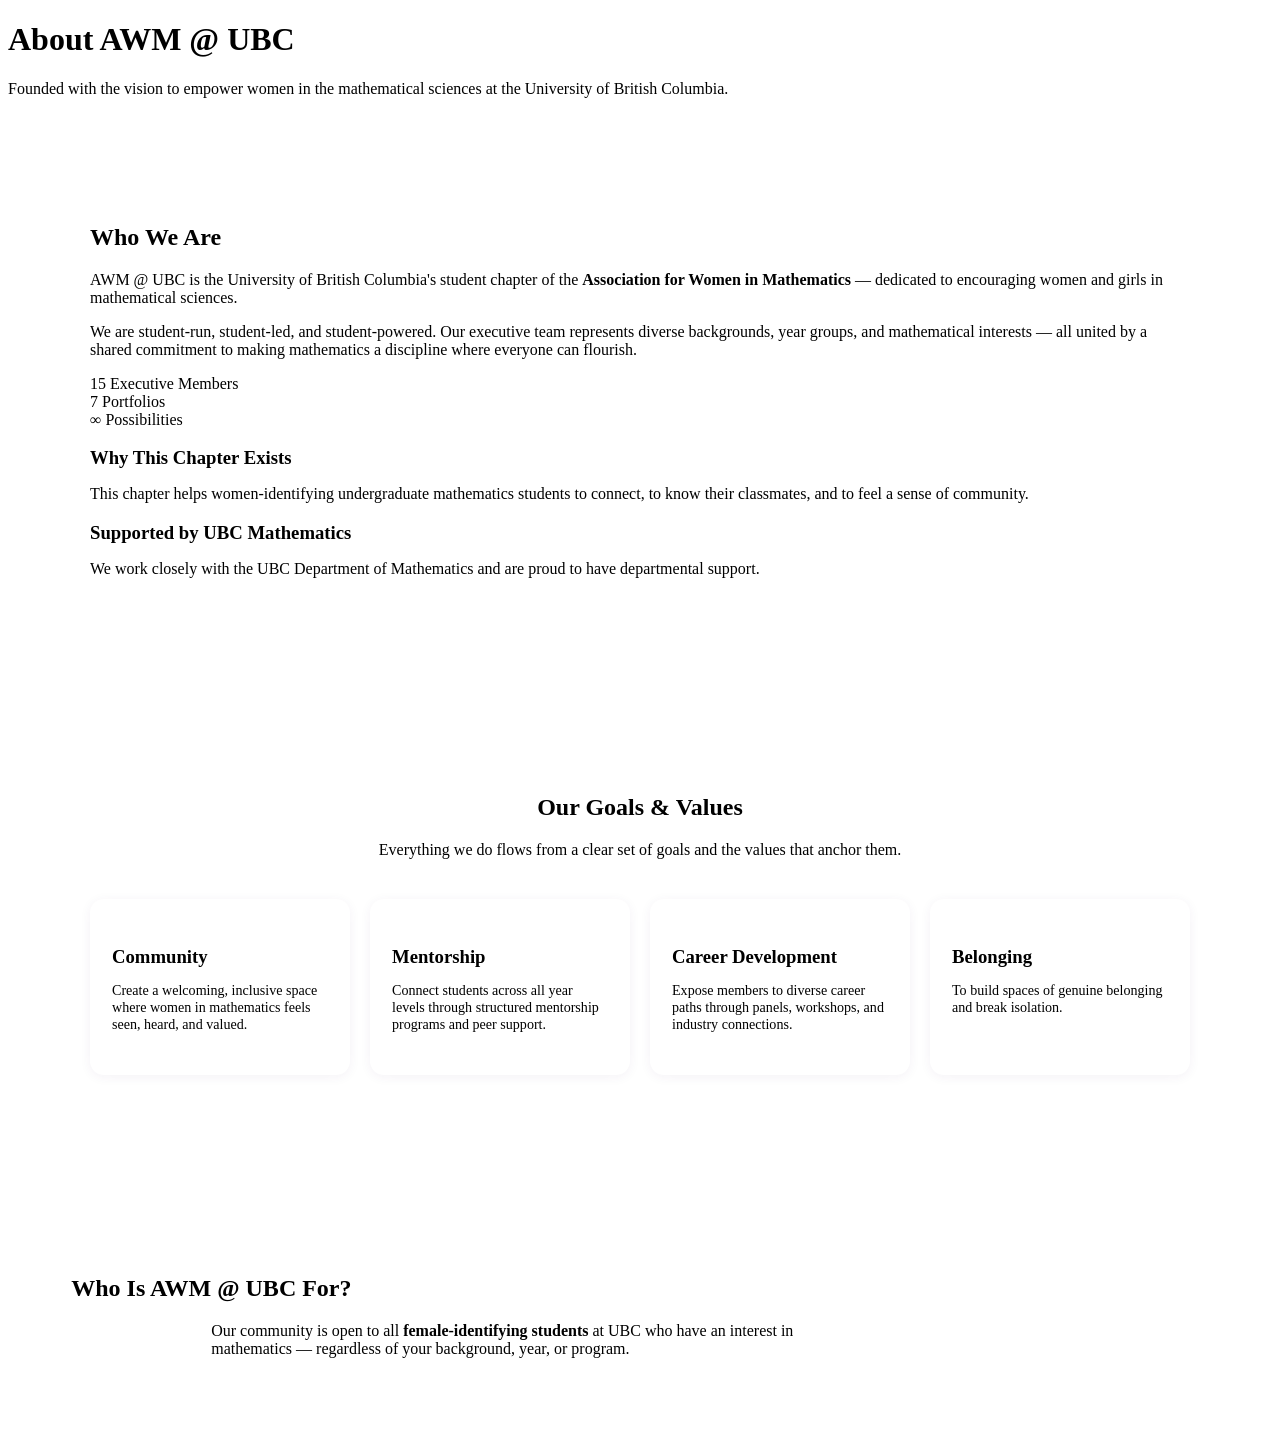
==== about/index.html @ 270410b4 "Create index.html" ====
<!DOCTYPE html>
<html lang="en">
<head>
  <meta charset="UTF-8">
  <meta name="viewport" content="width=device-width, initial-scale=1.0">
  <title>About | AWM @ UBC</title>
  <link rel="icon" type="image/x-icon" href="images/LogoDarkMode.png">
  <link rel="stylesheet" href="style.css">
  <link rel="stylesheet" href="animations.css">
  <link href="https://fonts.googleapis.com/css2?family=Cormorant+Garamond:ital,wght@0,400;0,600;0,700;1,400&family=DM+Sans:wght@300;400;500;600&display=swap" rel="stylesheet">


  <style>
  
    .about-intro {
      padding: 90px 5%;
      background: var(--warm-white);
    }
    .about-intro .two-col,
    .about-intro .three-col {
      max-width: 1100px;
      margin-left: auto;
      margin-right: auto;
    }

    .goals-section { 
        padding: 90px 5%;
         background: var(--light-lilac);
    }

    .goals-grid {
      display: grid;
      grid-template-columns: repeat(auto-fill, minmax(240px, 1fr));
      gap: 20px;
      margin-top: 40px;
      max-width: 1100px;
      margin-left: auto;
      margin-right: auto;
    }


    .goal-card {
      background: #fff;
      border-radius: 14px;
      padding: 28px 22px;
      border-left: 4px solid var(--royal-purple);
      box-shadow: 0 2px 12px rgba(75,31,95,.06);
    }

    .goal-card h3 { 
        margin-bottom: 8px; 
    }

    .goal-card p  {
         font-size: 0.88rem; 
    }

    .who-section { 
        padding: 90px 5%; 
        background: var(--warm-white); 
    }
    .who-section .container { 
        max-width: 900px; 
    }

  </style>
</head>
<body>

<div id="nav-placeholder"></div>

<div class="page-hero">
  <h1>About AWM @ UBC</h1>
  <p>Founded with the vision to empower women in the mathematical sciences at the University of British Columbia.</p>
</div>

<section class="about-intro">

    <!-- Refernce: Base44 prototype shared by Firila -->
  <div class="two-col">
    <div class="reveal">
      <h2>Who We Are</h2>
      <div class="divider divider-left"></div>
    </div>
    <div class="reveal delay-1">
      <p>AWM @ UBC is the University of British Columbia's student chapter of the <strong>Association for Women in Mathematics</strong> — dedicated to encouraging women and girls in mathematical sciences.</p>
      <p style="margin-top: 14px;">We are student-run, student-led, and student-powered. Our executive team represents diverse backgrounds, year groups, and mathematical interests — all united by a shared commitment to making mathematics a discipline where everyone can flourish.</p>
    </div>
  </div>

  <div class="three-col">
    <div class="stat-box reveal delay-1">
      <span class="num">15</span>
      <span class="lbl">Executive Members</span>
    </div>
    <div class="stat-box reveal delay-2">
      <span class="num">7</span>
      <span class="lbl">Portfolios</span>
    </div>
    <div class="stat-box reveal delay-3">
      <span class="num">∞</span>
      <span class="lbl">Possibilities</span>
    </div>
  </div>

  <!-- Reference: Base44 prototype shared by Firila: https://math-link-bloom.base44.app/about -->
  <div class="two-col" style="margin-top: 0;">
    <div class="highlight-box reveal delay-1" style="margin-top: 0;">
      <h3 style="margin-bottom: 10px;">Why This Chapter Exists</h3>
      <p>This chapter helps women-identifying undergraduate mathematics students to connect, to know their classmates, and to feel a sense of community.</p>
    </div>
    <div class="highlight-box reveal delay-2" style="margin-top: 0;">
      <h3 style="margin-bottom: 10px;">Supported by UBC Mathematics</h3>
      <p>We work closely with the UBC Department of Mathematics and are proud to have departmental support.</p>
    </div>
  </div>

</section>

<section class="goals-section">
  <div class="reveal" style="max-width: 1100px; margin: 0 auto; text-align: center;">
    <h2>Our Goals &amp; Values</h2>
    <div class="divider"></div>
    <p style="max-width: 600px; margin: 0 auto;">Everything we do flows from a clear set of goals and the values that anchor them.</p>
  </div>

  <div class="goals-grid">
    <div class="goal-card reveal delay-1">
    <!-- Refernce: Base 44 prototype: https://math-link-bloom.base44.app/about -->
      <h3>Community</h3>
      <p>Create a welcoming, inclusive space where women in mathematics feels seen, heard, and valued.</p>
    </div>
    <div class="goal-card reveal delay-2">
      <h3>Mentorship</h3>
      <p>Connect students across all year levels through structured mentorship programs and peer support.</p>
    </div>
    <div class="goal-card reveal delay-3">
      <h3>Career Development</h3>
      <p>Expose members to diverse career paths through panels, workshops, and industry connections.</p>
    </div>
    
    <div class="goal-card reveal delay-3">
      <h3>Belonging</h3>
      <p>To build spaces of genuine belonging and break isolation.</p>
    </div>
  </div>
</section>

<section class="who-section">
  <div class="container text-center reveal">
    <h2>Who Is AWM @ UBC For?</h2>
    <div class="divider"></div>
    <p style="max-width: 620px; margin: 0 auto;">Our community is open to all <strong>female-identifying students</strong> at UBC who have an interest in mathematics — regardless of your background, year, or program.</p>
  </div>
</section>

<div id="footer-placeholder"></div>

<script src="nav.js"></script>
<script src="footer.js"></script>
<script src="animations.js"></script>

</body>
</html>
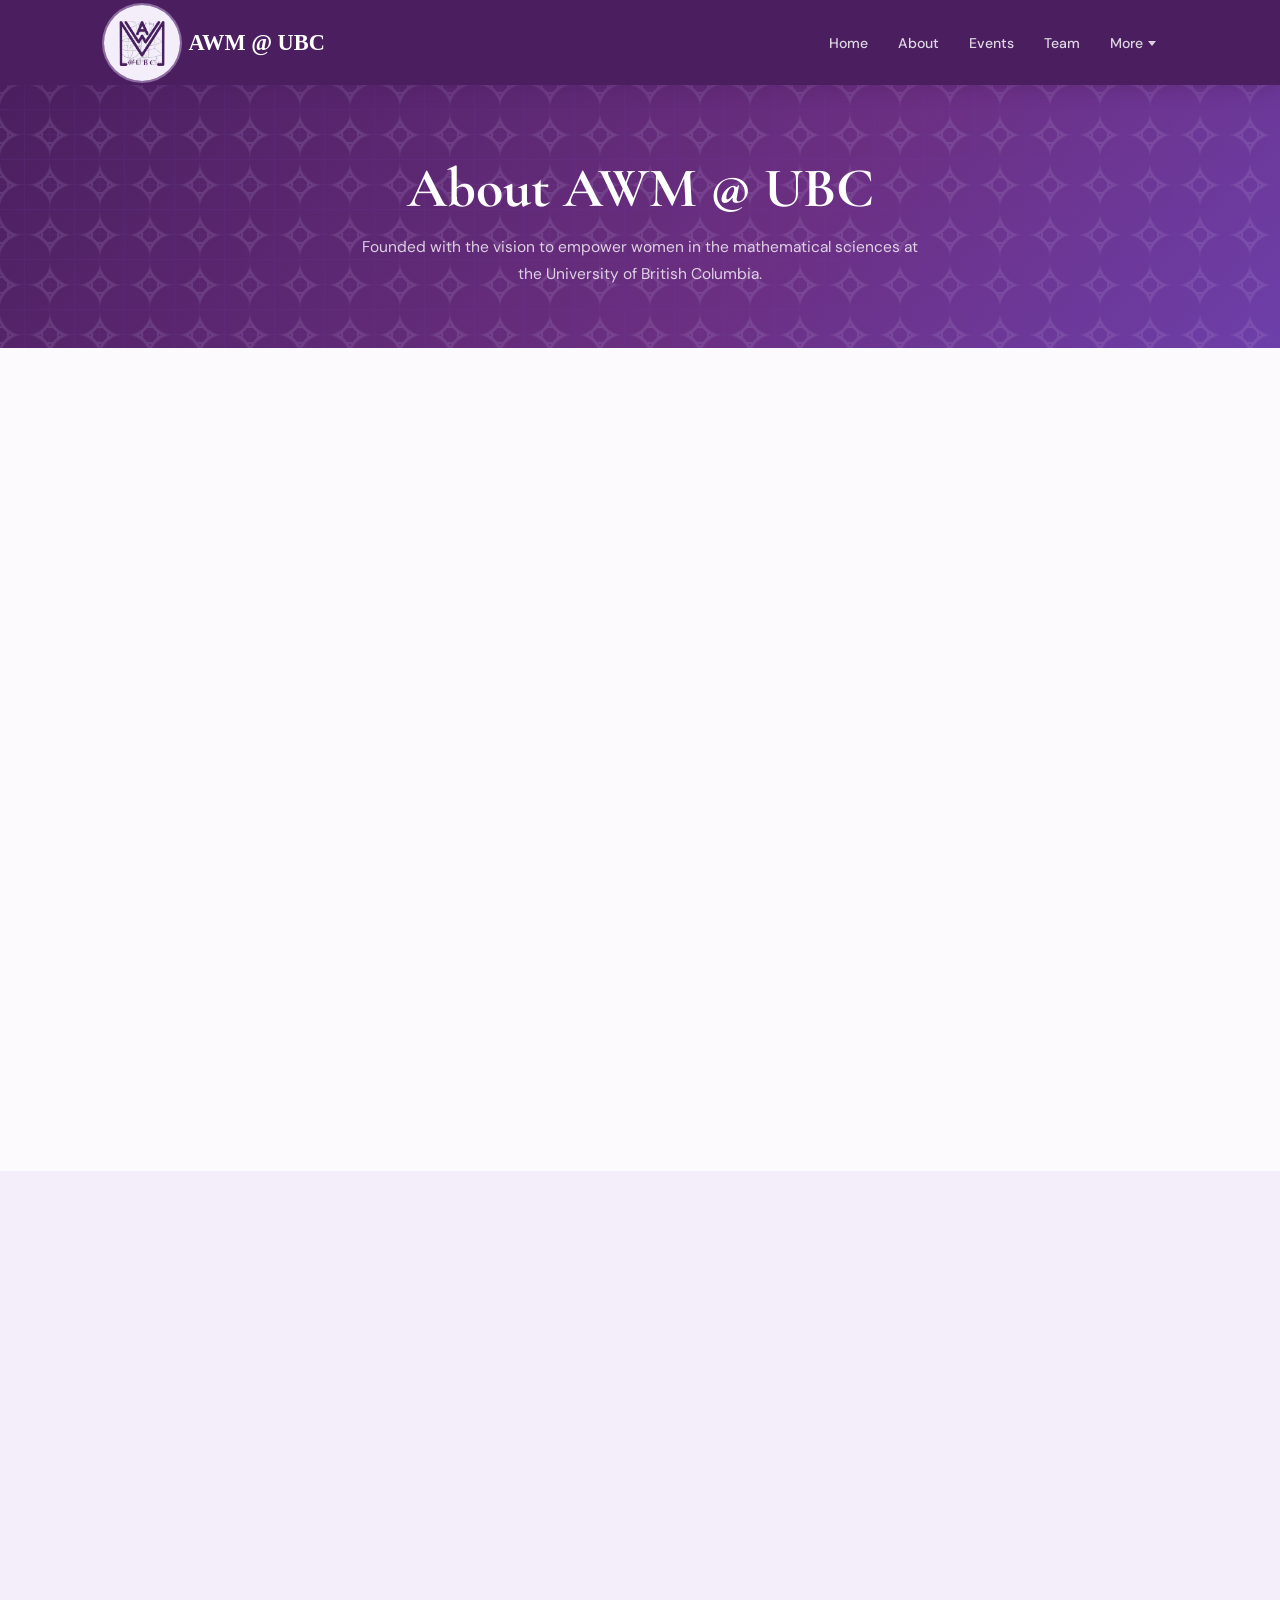
==== commit 78f1db19: "Updated about" ====
--- a/about/index.html
+++ b/about/index.html
@@ -4,14 +4,12 @@
   <meta charset="UTF-8">
   <meta name="viewport" content="width=device-width, initial-scale=1.0">
   <title>About | AWM @ UBC</title>
-  <link rel="icon" type="image/x-icon" href="images/LogoDarkMode.png">
-  <link rel="stylesheet" href="style.css">
-  <link rel="stylesheet" href="animations.css">
+  <link rel="icon" type="image/x-icon" href="/images/LogoDarkMode.png">
+  <link rel="stylesheet" href="/style.css">
+  <link rel="stylesheet" href="/animations.css">
   <link href="https://fonts.googleapis.com/css2?family=Cormorant+Garamond:ital,wght@0,400;0,600;0,700;1,400&family=DM+Sans:wght@300;400;500;600&display=swap" rel="stylesheet">
 
-
   <style>
-  
     .about-intro {
       padding: 90px 5%;
       background: var(--warm-white);
@@ -22,12 +20,10 @@
       margin-left: auto;
       margin-right: auto;
     }
-
-    .goals-section { 
-        padding: 90px 5%;
-         background: var(--light-lilac);
+    .goals-section {
+      padding: 90px 5%;
+      background: var(--light-lilac);
     }
-
     .goals-grid {
       display: grid;
       grid-template-columns: repeat(auto-fill, minmax(240px, 1fr));
@@ -37,8 +33,6 @@
       margin-left: auto;
       margin-right: auto;
     }
-
-
     .goal-card {
       background: #fff;
       border-radius: 14px;
@@ -46,23 +40,10 @@
       border-left: 4px solid var(--royal-purple);
       box-shadow: 0 2px 12px rgba(75,31,95,.06);
     }
-
-    .goal-card h3 { 
-        margin-bottom: 8px; 
-    }
-
-    .goal-card p  {
-         font-size: 0.88rem; 
-    }
-
-    .who-section { 
-        padding: 90px 5%; 
-        background: var(--warm-white); 
-    }
-    .who-section .container { 
-        max-width: 900px; 
-    }
-
+    .goal-card h3 { margin-bottom: 8px; }
+    .goal-card p  { font-size: 0.88rem; }
+    .who-section  { padding: 90px 5%; background: var(--warm-white); }
+    .who-section .container { max-width: 900px; }
   </style>
 </head>
 <body>
@@ -75,8 +56,6 @@
 </div>
 
 <section class="about-intro">
-
-    <!-- Refernce: Base44 prototype shared by Firila -->
   <div class="two-col">
     <div class="reveal">
       <h2>Who We Are</h2>
@@ -103,7 +82,6 @@
     </div>
   </div>
 
-  <!-- Reference: Base44 prototype shared by Firila: https://math-link-bloom.base44.app/about -->
   <div class="two-col" style="margin-top: 0;">
     <div class="highlight-box reveal delay-1" style="margin-top: 0;">
       <h3 style="margin-bottom: 10px;">Why This Chapter Exists</h3>
@@ -114,7 +92,6 @@
       <p>We work closely with the UBC Department of Mathematics and are proud to have departmental support.</p>
     </div>
   </div>
-
 </section>
 
 <section class="goals-section">
@@ -126,7 +103,6 @@
 
   <div class="goals-grid">
     <div class="goal-card reveal delay-1">
-    <!-- Refernce: Base 44 prototype: https://math-link-bloom.base44.app/about -->
       <h3>Community</h3>
       <p>Create a welcoming, inclusive space where women in mathematics feels seen, heard, and valued.</p>
     </div>
@@ -138,7 +114,6 @@
       <h3>Career Development</h3>
       <p>Expose members to diverse career paths through panels, workshops, and industry connections.</p>
     </div>
-    
     <div class="goal-card reveal delay-3">
       <h3>Belonging</h3>
       <p>To build spaces of genuine belonging and break isolation.</p>
@@ -156,9 +131,9 @@
 
 <div id="footer-placeholder"></div>
 
-<script src="nav.js"></script>
-<script src="footer.js"></script>
-<script src="animations.js"></script>
+<script src="/nav.js"></script>
+<script src="/footer.js"></script>
+<script src="/animations.js"></script>
 
 </body>
 </html>
--- a/style.css
+++ b/style.css
@@ -0,0 +1,577 @@
+:root {
+    --deep-plum:    #4B1F5F;
+    --royal-purple: #6D3FA9;
+    --soft-lavender:#CDB7E9;
+    --light-lilac:  #F4EEFB;
+    --warm-white:   #FCFAFD;
+    --charcoal:     #2E2433;
+    --muted-rose:   #D98FB3;
+    --nav-height:   85px;
+  }
+  
+  *, *::before, *::after { margin: 0; padding: 0; box-sizing: border-box; }
+  html { scroll-behavior: smooth; }
+  
+  body {
+    font-family: 'DM Sans', 'Segoe UI', sans-serif;
+    background: var(--warm-white);
+    color: var(--charcoal);
+    overflow-x: hidden;
+    padding-top: var(--nav-height);
+  }
+  
+
+  h1, h2, h3, h4 {
+    font-family: 'Cormorant Garamond', Georgia, serif;
+    color: var(--deep-plum);
+    line-height: 1.2;
+  }
+
+  h1 { 
+    font-size: clamp(2rem, 5vw, 3.5rem);
+    font-weight: 700;
+    }
+
+  h2 { 
+    font-size: clamp(1.6rem, 3vw, 2.4rem);
+    font-weight: 600; 
+    }
+
+  h3 { 
+    font-size: 1.2rem;
+    font-weight: 600;
+    }
+
+  p  { 
+    font-size: 0.97rem; 
+    line-height: 1.75; 
+    color: var(--charcoal); 
+    }
+  
+  a { 
+    color: var(--royal-purple);
+     text-decoration: none; 
+     transition: color .2s; 
+    }
+
+  a:hover {
+     color: var(--deep-plum);
+    }
+  
+  .container {
+     max-width: 1160px; 
+     margin: 0 auto; 
+     padding: 0 5%;
+     }
+
+  .text-center {
+     text-align: center;
+     }
+
+  .sr-only  { 
+    position: absolute; 
+    width: 1px; 
+    height: 1px; 
+    overflow: hidden; 
+    clip: rect(0,0,0,0); 
+    }
+  
+  .divider {
+    width: 60px; height: 3px;
+    background: var(--muted-rose);
+    margin: 16px auto 40px;
+    border-radius: 2px;
+  }
+  .divider-left { margin-left: 0; }
+
+  .two-col {
+    display: grid;
+    grid-template-columns: 1fr 1fr;
+    gap: 60px;
+    align-items: start;
+
+  }
+  .three-col {
+    display: grid;
+    grid-template-columns: repeat(3, 1fr);
+    gap: 20px;
+    margin: 48px 0;
+  }
+  @media (max-width: 768px) {
+    .two-col   { grid-template-columns: 1fr; gap: 32px; }
+    .three-col { grid-template-columns: 1fr; }
+  }
+
+  .btn {
+    display: inline-block;
+    padding: 11px 28px;
+    border-radius: 6px;
+    font-weight: 600;
+    font-size: 0.9rem;
+    border: 2px solid transparent;
+    text-decoration: none;
+    cursor: pointer;
+    transition: all .25s;
+  }
+  .btn-primary {
+    background: var(--royal-purple);
+    color: #fff;
+    border-color: var(--royal-purple);
+  }
+  .btn-primary:hover {
+    background: var(--deep-plum);
+    border-color: var(--deep-plum);
+    color: #fff;
+    transform: translateY(-2px);
+    box-shadow: 0 6px 20px rgba(75,31,95,.3);
+  }
+  .btn-outline {
+    background: transparent;
+    color: var(--royal-purple);
+    border-color: var(--royal-purple);
+  }
+  .btn-outline:hover {
+    background: var(--royal-purple);
+    color: #fff;
+    transform: translateY(-2px);
+  }
+  .btn-ghost {
+    background: transparent;
+    color: #fff;
+    border-color: rgba(255,255,255,.7);
+  }
+  .btn-ghost:hover {
+    background: rgba(255,255,255,.15);
+    border-color: #fff;
+    color: #fff;
+  }
+  
+  .card {
+    background: #fff;
+    border-radius: 14px;
+    padding: 28px;
+    border: 1px solid rgba(205,183,233,.3);
+    box-shadow: 0 2px 12px rgba(75,31,95,.08);
+    transition: transform .25s, box-shadow .25s;
+  }
+  .card:hover {
+    transform: translateY(-5px);
+    box-shadow: 0 10px 30px rgba(75,31,95,.14);
+  }
+  .card-grid {
+    display: grid;
+    grid-template-columns: repeat(auto-fill, minmax(280px, 1fr));
+    gap: 24px;
+    margin-top: 40px;
+  }
+  
+  .highlight-box {
+    background: linear-gradient(135deg, var(--light-lilac), #efe8f9);
+    border-left: 4px solid var(--royal-purple);
+    border-radius: 0 10px 10px 0;
+    padding: 20px 24px;
+    margin: 28px 0;
+  }
+  .highlight-box p { color: var(--charcoal); }
+  
+  .stat-box {
+    background: var(--light-lilac);
+    border: 1px solid rgba(205,183,233,.4);
+    border-radius: 14px;
+    padding: 36px 24px;
+    text-align: center;
+    display: flex;
+    flex-direction: column;
+    align-items: center;
+    gap: 10px;
+    transition: transform .25s, box-shadow .25s;
+  }
+  .stat-box:hover {
+    transform: translateY(-4px);
+    box-shadow: 0 10px 28px rgba(75,31,95,.12);
+  }
+  .stat-box .num {
+    font-family: 'Cormorant Garamond', serif;
+    font-size: clamp(2.4rem, 5vw, 3.6rem);
+    font-weight: 700;
+    color: var(--deep-plum);
+    line-height: 1;
+  }
+  .stat-box .lbl {
+    font-size: 0.88rem;
+    font-weight: 500;
+    color: var(--royal-purple);
+    letter-spacing: 0.04em;
+    text-transform: uppercase;
+  }
+  
+  .reveal {
+    opacity: 0;
+    transform: translateY(30px);
+    transition: opacity 0.6s ease, transform 0.6s ease;
+  }
+  .reveal.is-visible {
+    opacity: 1;
+    transform: translateY(0);
+  }
+  .reveal.delay-1 { transition-delay: 0.1s; }
+  .reveal.delay-2 { transition-delay: 0.2s; }
+  .reveal.delay-3 { transition-delay: 0.3s; }
+  
+  
+
+  .site-nav {
+    position: fixed;
+    top: 0; left: 0; right: 0;
+    z-index: 1000;
+    height: var(--nav-height);
+    background: var(--deep-plum);
+    display: flex;
+    align-items: center;
+    padding: 0 8%;
+    box-shadow: 0 2px 20px rgba(75,31,95,.4);
+  }
+  
+  .nav-inner {
+    display: flex;
+    align-items: center;
+    justify-content: space-between;
+    width: 100%;
+    max-width: 1200px;
+    margin: 0 auto;
+    position: relative;
+  }
+  
+  .nav-logo {
+    display: flex;
+    align-items: center;
+    text-decoration: none;
+    flex-shrink: 0;
+    gap: 2%;
+    width: 300px;
+  }
+
+  .nav-logo-text {
+    font-family: serif;
+    font-size: 1.4rem;
+    font-weight: 700;
+    color: #fff;
+
+  }
+  
+  .nav-logo-img {
+    height: 80px;
+    width: 80px;
+    border-radius: 50%;
+    object-fit: cover;
+    border: 2px solid rgba(205,183,233,.45);
+    background: rgba(255,255,255,.08);
+  }
+  
+  .nav-links {
+    display: flex;
+    align-items: center;
+    gap: 6px;
+    list-style: none;
+    margin-right: 10px;
+  }
+  
+  .nav-links li a {
+    color: rgba(255,255,255,.82);
+    font-size: 0.88rem;
+    font-weight: 500;
+    padding: 6px 12px;
+    border-radius: 4px;
+    white-space: nowrap;
+    transition: all .2s;
+  }
+  .nav-links li a:hover,
+  .nav-links li a.active {
+    color: #fff;
+    background: rgba(255,255,255,.12);
+  }
+  
+  .nav-links .nav-cta a,
+  .more-dropdown .nav-cta a,
+  .nav-mobile-panel .nav-cta a {
+    background: var(--muted-rose);
+    color: #fff;
+    border-radius: 20px;
+    font-weight: 600;
+  }
+  .nav-links .nav-cta a { padding: 7px 18px; }
+  .nav-links .nav-cta a:hover,
+  .more-dropdown .nav-cta a:hover,
+  .nav-mobile-panel .nav-cta a:hover { background: #c47aa0; }
+  
+  .nav-more { position: relative; list-style: none; }
+  
+  .nav-more-btn {
+    display: flex;
+    align-items: center;
+    gap: 5px;
+    background: none;
+    border: none;
+    cursor: pointer;
+    color: rgba(255,255,255,.82);
+    font-family: 'DM Sans', sans-serif;
+    font-size: 0.88rem;
+    font-weight: 500;
+    padding: 6px 12px;
+    border-radius: 4px;
+    white-space: nowrap;
+    transition: background .2s, color .2s;
+  }
+  .nav-more-btn:hover,
+  .nav-more-btn.open { background: rgba(255,255,255,.12); color: #fff; }
+  
+  .more-chevron {
+    display: inline-block;
+    width: 0; height: 0;
+    border-left: 4px solid transparent;
+    border-right: 4px solid transparent;
+    border-top: 5px solid rgba(255,255,255,.8);
+    transition: transform .25s;
+    margin-top: 1px;
+  }
+  .nav-more-btn.open .more-chevron { transform: rotate(180deg); }
+  
+  .more-dropdown {
+    position: absolute;
+    top: calc(100% + 10px);
+    right: 0;
+    background: var(--deep-plum);
+    border-radius: 10px;
+    min-width: 190px;
+    list-style: none;
+    overflow: hidden;
+    max-height: 0;
+    padding: 0;
+    box-shadow: 0 8px 28px rgba(0,0,0,.35);
+    transition: max-height .3s ease, padding .25s;
+    z-index: 200;
+  }
+  .more-dropdown.open { max-height: 500px; padding: 8px 0; }
+  
+  .more-dropdown li a {
+    display: block;
+    padding: 10px 20px;
+    color: rgba(255,255,255,.8);
+    font-size: 0.88rem;
+    font-weight: 500;
+    white-space: nowrap;
+    transition: background .2s, color .2s;
+  }
+  .more-dropdown li a:hover,
+  .more-dropdown li a.active { background: rgba(255,255,255,.1); color: #fff; }
+  
+  .more-dropdown .nav-cta a { margin: 4px 12px; padding: 7px 16px; display: inline-block; }
+  
+  .nav-toggle {
+    display: none;
+    flex-direction: column;
+    justify-content: center;
+    gap: 5px;
+    background: none;
+    border: none;
+    cursor: pointer;
+    padding: 6px;
+    border-radius: 6px;
+    flex-shrink: 0;
+    transition: background .2s;
+  }
+  .nav-toggle span {
+    display: block;
+    width: 22px; height: 2px;
+    background: #fff;
+    border-radius: 2px;
+    transition: transform .3s, opacity .3s;
+    transform-origin: center;
+  }
+  .nav-toggle.open span:nth-child(1) { transform: translateY(7px) rotate(45deg); }
+  .nav-toggle.open span:nth-child(2) { opacity: 0; }
+  .nav-toggle.open span:nth-child(3) { transform: translateY(-7px) rotate(-45deg); }
+  
+  .nav-mobile-panel {
+    display: none;
+    position: absolute;
+    top: var(--nav-height);
+    left: 0; right: 0;
+    background: var(--deep-plum);
+    overflow: hidden;
+    max-height: 0;
+    box-shadow: 0 8px 24px rgba(0,0,0,.3);
+    transition: max-height .35s ease;
+    z-index: 190;
+  }
+  .nav-mobile-panel ul { list-style: none; padding: 10px 0; }
+  .nav-mobile-panel li a {
+    display: block;
+    padding: 12px 24px;
+    color: rgba(255,255,255,.82);
+    font-size: 0.95rem;
+    font-weight: 500;
+    transition: background .2s, color .2s;
+  }
+  .nav-mobile-panel li a:hover,
+  .nav-mobile-panel li a.active { background: rgba(255,255,255,.1); color: #fff; }
+  .nav-mobile-panel .nav-cta a { margin: 4px 16px; padding: 8px 18px; display: inline-block; }
+  
+  @media (max-width: 860px) {
+    .nav-links      { display: none; }
+    .nav-toggle     { display: flex; }
+    .nav-mobile-panel { display: block; }
+    .nav-mobile-panel.open { max-height: 700px; }
+  }
+  
+  
+  .page-hero {
+    background: linear-gradient(135deg, var(--deep-plum) 0%, #6b2f82 60%, var(--royal-purple) 100%);
+    padding: 70px 5% 60px;
+    text-align: center;
+    position: relative;
+    overflow: hidden;
+
+  }
+  
+  /* Refernce: Background code refence from https://www.magicpattern.design/tools/css-backgrounds and Gemini */
+  .page-hero::before {
+    content: '';
+    position: absolute; 
+    inset: 0;
+    background: 
+    radial-gradient(circle, transparent 70%, var(--soft-lavender) 75%, var(--soft-lavender) 80%, transparent 81%), 
+    radial-gradient(circle, transparent 20%, var(--soft-lavender) 21%, var(--soft-lavender) 25%, transparent 26%) 25px 25px, 
+    linear-gradient(var(--royal-purple) 1px, transparent 1px) 0 -1px, 
+    linear-gradient(90deg, var(--royal-purple) 1px, transparent 1px) -1px 0;
+    background-size: 50px 50px, 50px 50px, 25px 25px, 25px 25px;
+    opacity: 0.15; 
+    pointer-events: none;
+  }
+
+  .page-hero h1 { color: #fff; margin-bottom: 12px; position: relative; }
+  .page-hero p  { color: rgba(255,255,255,.78); max-width: 560px; margin: 0 auto; position: relative; }
+  
+  
+  /* FOOTER, Reference: https://math-link-bloom.base44.app */
+  
+  .site-footer {
+    background: var(--deep-plum);
+    padding: 60px 5% 0;
+  }
+  
+  .footer-grid {
+    display: grid;
+    grid-template-columns: 2fr 1fr 1fr 1fr;
+    gap: 40px;
+    padding-bottom: 48px;
+  }
+  
+  .footer-brand .logo-text {
+    font-family: serif;
+    font-size: 1.4rem;
+    font-weight: 700;
+    color: #fff;
+  }
+
+  .footer-brand .logo-text.para p {
+    font-family: 'DM Sans', sans-serif;
+    font-size: 0.88rem;
+    font-weight: 400;
+    color: rgba(255,255,255,.65);
+    margin-top: 10px;
+    line-height: 1.7;
+  }
+  
+  .footer-col h4 {
+    font-family: 'DM Sans', sans-serif;
+    font-size: 0.85rem;
+    font-weight: 700;
+    letter-spacing: .08em;
+    text-transform: uppercase;
+    color: #fff;
+    margin-bottom: 18px;
+  }
+  .footer-col ul { list-style: none; }
+  .footer-col ul li { margin-bottom: 10px; }
+  .footer-col ul li a,
+  .footer-col a {
+    color: rgba(255,255,255,.65);
+    font-size: 0.88rem;
+    transition: color .2s;
+  }
+  .footer-col ul li a:hover,
+  .footer-col a:hover { color: #fff; }
+  
+  .footer-col p {
+    color: rgba(255,255,255,.6);
+    font-size: 0.85rem;
+    line-height: 1.6;
+  }
+  
+  .social-links {
+    display: flex;
+    flex-wrap: wrap;
+    gap: 10px;
+    margin-top: 4px;
+  }
+  .social-links a {
+    display: inline-flex;
+    align-items: center;
+    padding: 6px 12px;
+    border-radius: 20px;
+    background: rgba(255,255,255,.1);
+    color: rgba(255,255,255,.85);
+    font-size: 0.82rem;
+    font-weight: 500;
+    white-space: nowrap;
+    transition: background .2s, color .2s;
+  }
+  .social-links a:hover {
+    background: var(--muted-rose);
+    color: #fff;
+  }
+  
+  .footer-bottom p {
+    border-top: 1px solid rgba(255,255,255,.12);
+    padding: 24px 0;
+    text-align: center;
+    font-size: 0.82rem;
+    color: rgba(255,255,255,.45);
+  }
+  
+  @media (max-width: 860px) { .footer-grid { grid-template-columns: 1fr 1fr; } }
+  @media (max-width: 560px) { .footer-grid { grid-template-columns: 1fr; } }
+  
+  .accordion { max-width: 780px; margin: 40px auto 0; }
+  .accordion-item {
+    background: #fff;
+    border: 1px solid rgba(205,183,233,.5);
+    border-radius: 10px;
+    margin-bottom: 12px;
+    overflow: hidden;
+  }
+  .accordion-btn {
+    width: 100%; text-align: left;
+    background: none; border: none;
+    padding: 18px 22px; cursor: pointer;
+    font-family: 'DM Sans', sans-serif;
+    font-size: 0.97rem; font-weight: 600;
+    color: var(--deep-plum);
+    display: flex; align-items: center; justify-content: space-between;
+    transition: background .2s;
+  }
+  .accordion-btn:hover { background: var(--light-lilac); }
+  .accordion-btn .icon {
+    font-size: 1.2rem; color: var(--royal-purple);
+    margin-left: 12px; flex-shrink: 0;
+    transition: transform .3s;
+  }
+  .accordion-btn.open .icon { transform: rotate(45deg); }
+  .accordion-body {
+    max-height: 0; overflow: hidden;
+    padding: 0 22px;
+    color: #555; font-size: 0.92rem; line-height: 1.75;
+    transition: max-height .35s ease, padding .3s;
+  }
+  .accordion-body.open { max-height: 400px; padding: 0 22px 18px; }
